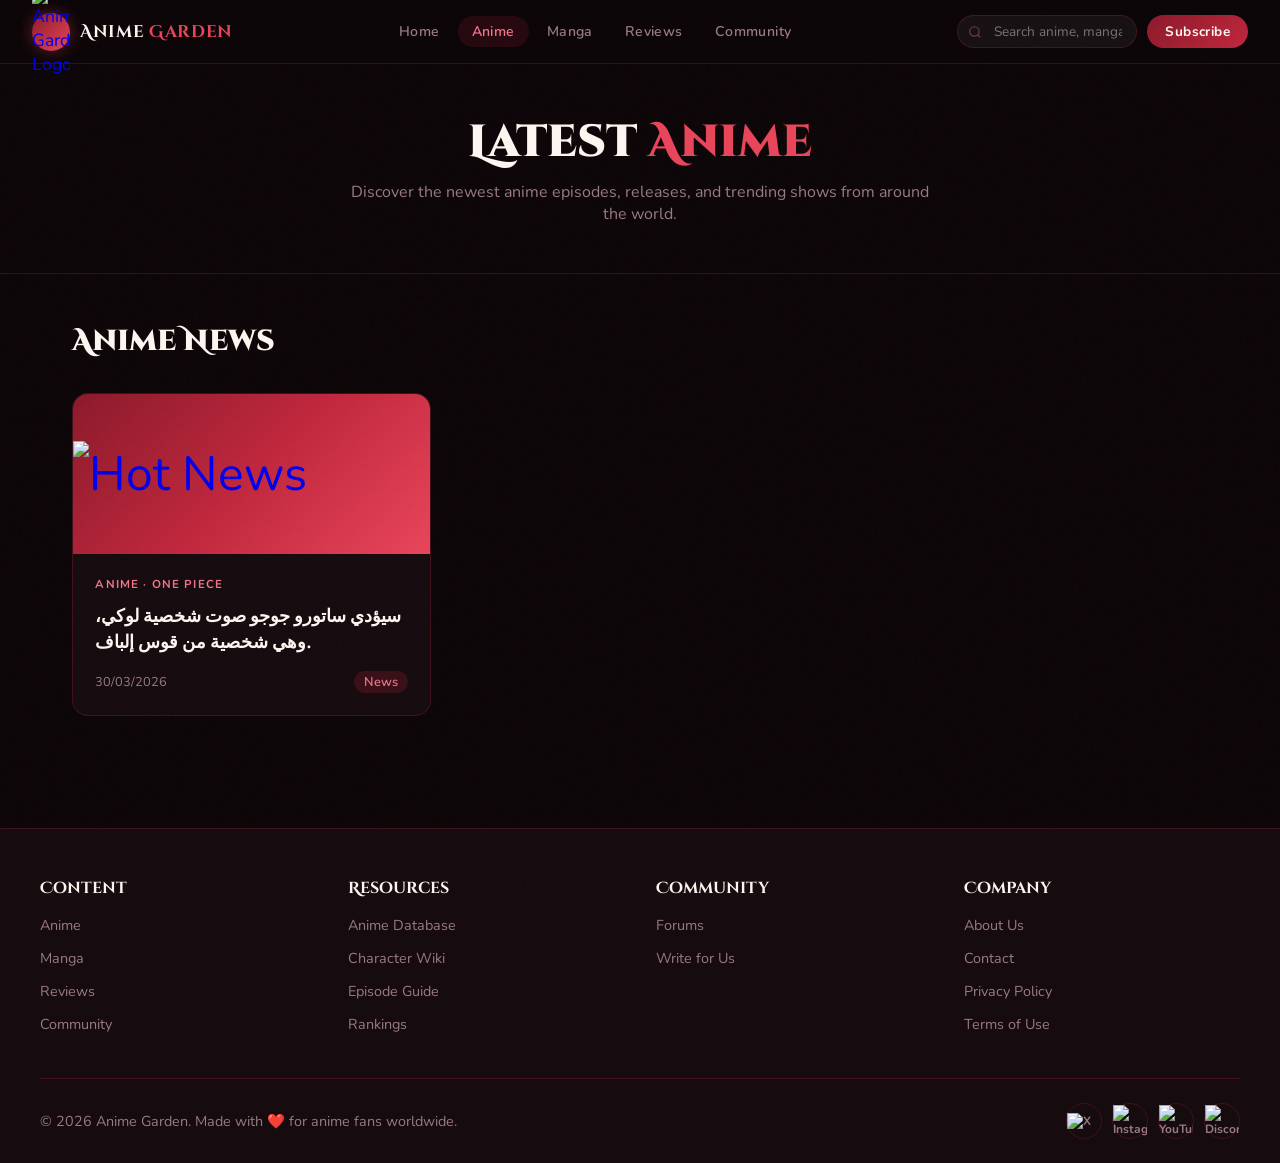
==== anime.html @ 91b9da8e "Add files via upload" ====
<!DOCTYPE html>
<html lang="en">
<head>
<meta charset="UTF-8">
<meta name="viewport" content="width=device-width, initial-scale=1.0">
<title>Anime — Anime Garden</title>
<link href="https://fonts.googleapis.com/css2?family=Cinzel+Decorative:wght@700;900&family=Nunito:wght@400;600;700&family=Noto+Serif+JP:wght@400;700&display=swap" rel="stylesheet">
  <!-- SEO & Social meta -->
  <meta name="description" content="Anime Garden — anime news, reviews, and features.">
  <meta property="og:title" content="Anime Garden" />
  <meta property="og:description" content="Latest anime news and features." />
  <script src="https://cdn.jsdelivr.net/npm/fuse.js@6.6.2/dist/fuse.min.js"></script>
<link rel="icon" href="assets/logo1.png" type="image/png">
<style>
  :root {
    --bg-deep: #0d0608;
    --bg-card: #160b0e;
    --crimson: #8b1a2a;
    --crimson-bright: #c0273d;
    --rose: #e8455a;
    --rose-light: #f0758a;
    --cream: #f5e6d3;
    --warm-white: #fdf5ef;
    --muted: #9a7a82;
    --gold: #d4956a;
    --gold-light: #f0b88a;
    --border: rgba(192,39,61,0.25);
  }

  * { margin: 0; padding: 0; box-sizing: border-box; }

  body {
    background: var(--bg-deep);
    color: var(--cream);
    font-family: 'Nunito', sans-serif;
    overflow-x: hidden;
    cursor: default;
  }

  /* Subtle grain overlay */
  body::before {
    content: '';
    position: fixed; inset: 0;
    background-image: url("data:image/svg+xml,%3Csvg viewBox='0 0 256 256' xmlns='http://www.w3.org/2000/svg'%3E%3Cfilter id='n'%3E%3CfeTurbulence type='fractalNoise' baseFrequency='0.9' numOctaves='4' stitchTiles='stitch'/%3E%3C/filter%3E%3Crect width='100%25' height='100%25' filter='url(%23n)' opacity='0.04'/%3E%3C/svg%3E");
    pointer-events: none;
    z-index: 9999;
    opacity: 0.4;
  }

  /* ── HEADER ── */
  header {
    position: sticky; top: 0; z-index: 100;
    background: rgba(13,6,8,0.92);
    backdrop-filter: blur(16px);
    border-bottom: 1px solid var(--border);
    padding: 0 2rem;
    display: flex; align-items: center; justify-content: space-between;
    height: 64px;
  }

  .logo {
    display: flex; align-items: center; gap: 10px;
    text-decoration: none;
  }
  .logo-icon {
    width: 38px; height: 38px;
    background: linear-gradient(135deg, var(--crimson), var(--rose));
    border-radius: 50%;
    display: flex; align-items: center; justify-content: center;
    font-size: 1.1rem;
    box-shadow: 0 0 16px rgba(232,69,90,0.4);
  }
  .logo-text {
    font-family: 'Cinzel Decorative', serif;
    font-size: 1.05rem;
    font-weight: 700;
    color: var(--warm-white);
    letter-spacing: 0.04em;
  }
  .logo-text span { color: var(--rose); }

  nav { display: flex; gap: 0.25rem; }
  nav a {
    color: var(--muted);
    text-decoration: none;
    font-size: 0.88rem;
    font-weight: 600;
    padding: 6px 14px;
    border-radius: 20px;
    transition: all 0.2s;
    letter-spacing: 0.03em;
  }
  nav a:hover, nav a.active {
    color: var(--rose-light);
    background: rgba(192,39,61,0.15);
  }

  .header-right { display: flex; align-items: center; gap: 10px; }
  .search-bar {
    background: rgba(255,255,255,0.05);
    border: 1px solid var(--border);
    border-radius: 20px;
    padding: 6px 14px 6px 36px;
    color: var(--cream);
    font-size: 0.85rem;
    font-family: 'Nunito', sans-serif;
    outline: none;
    width: 180px;
    transition: all 0.3s;
    position: relative;
  }
  .search-wrap { position: relative; }
  .search-wrap svg {
    position: absolute; left: 11px; top: 50%;
    transform: translateY(-50%);
    opacity: 0.4;
  }
  .search-bar:focus {
    width: 220px;
    border-color: var(--rose);
    background: rgba(192,39,61,0.08);
  }
  .btn-sub {
    background: linear-gradient(135deg, var(--crimson), var(--crimson-bright));
    color: var(--warm-white);
    border: none;
    border-radius: 20px;
    padding: 7px 18px;
    font-size: 0.85rem;
    font-weight: 700;
    font-family: 'Nunito', sans-serif;
    cursor: pointer;
    transition: all 0.2s;
    letter-spacing: 0.03em;
  }
  .btn-sub:hover {
    background: linear-gradient(135deg, var(--crimson-bright), var(--rose));
    box-shadow: 0 4px 20px rgba(232,69,90,0.4);
    transform: translateY(-1px);
  }

  /* ── PAGE TITLE ── */
  .page-title-section {
    padding: 3rem 2rem;
    text-align: center;
    border-bottom: 1px solid var(--border);
  }

  .page-title {
    font-family: 'Cinzel Decorative', serif;
    font-size: clamp(2rem, 4vw, 2.8rem);
    font-weight: 900;
    color: var(--warm-white);
    margin-bottom: 0.5rem;
  }
  .page-title .accent { color: var(--rose); }

  .page-subtitle {
    font-size: 1rem;
    color: var(--muted);
    max-width: 600px;
    margin: 0 auto;
  }

  /* ── CONTAINER ── */
  .container {
    max-width: 1200px;
    margin: 0 auto;
    padding: 0 2rem;
  }

  .section-title {
    font-family: 'Cinzel Decorative', serif;
    font-size: 1.8rem;
    font-weight: 900;
    color: var(--warm-white);
    margin-bottom: 2rem;
  }

  /* ── NEWS GRID ── */
  .news-section {
    padding: 3rem 2rem;
  }

  .news-grid {
    display: grid;
    grid-template-columns: repeat(3, 1fr);
    gap: 1.8rem;
  }

  .news-card {
    background: var(--bg-card);
    border: 1px solid var(--border);
    border-radius: 16px;
    overflow: hidden;
    cursor: pointer;
    transition: all 0.3s;
  }

  .news-card:hover {
    transform: translateY(-4px);
    box-shadow: 0 16px 48px rgba(139,26,42,0.3);
    border-color: var(--rose);
  }

  .news-thumb {
    width: 100%;
    height: 160px;
    display: flex;
    align-items: center;
    justify-content: center;
    font-size: 3rem;
    position: relative;
    overflow: hidden;
  }

  .card-red {
    background: linear-gradient(135deg, #8b1a2a 0%, #c0273d 50%, #e8455a 100%);
  }

  .card-dark {
    background: linear-gradient(135deg, #2a0a10 0%, #4d1520 40%, #8b1a2a 70%, #c0273d 100%);
  }

  .card-warm {
    background: linear-gradient(135deg, #d4956a 0%, #f0b88a 100%);
  }

  .card-teal {
    background: linear-gradient(135deg, #2a4a6a 0%, #4a7a9a 100%);
  }

  .news-body {
    padding: 1.4rem;
  }

  .news-cat {
    font-size: 0.72rem;
    font-weight: 700;
    text-transform: uppercase;
    letter-spacing: 0.1em;
    color: var(--rose-light);
    margin-bottom: 0.6rem;
  }

  .news-title {
    font-family: 'Noto Serif JP', serif;
    font-size: 1.1rem;
    font-weight: 700;
    color: var(--warm-white);
    line-height: 1.5;
    margin-bottom: 1rem;
  }

  .news-meta {
    display: flex;
    justify-content: space-between;
    align-items: center;
    font-size: 0.8rem;
    color: var(--muted);
  }

  .news-tag {
    background: rgba(192,39,61,0.2);
    color: var(--rose-light);
    padding: 2px 10px;
    border-radius: 12px;
    font-weight: 600;
  }

  /* ── FOOTER ── */
  footer {
    background: var(--bg-card);
    border-top: 1px solid var(--border);
    padding: 3rem 2rem 1.5rem;
    margin-top: 4rem;
  }

  .footer-inner {
    max-width: 1200px;
    margin: 0 auto;
    display: grid;
    grid-template-columns: 1fr 1fr 1fr 1fr;
    gap: 2rem;
    margin-bottom: 2rem;
  }

  .footer-col h5 {
    font-family: 'Cinzel Decorative', serif;
    font-size: 1rem;
    color: var(--warm-white);
    margin-bottom: 1rem;
    font-weight: 700;
  }

  .footer-col a {
    display: block;
    color: var(--muted);
    text-decoration: none;
    font-size: 0.9rem;
    margin-bottom: 0.8rem;
    transition: color 0.2s;
  }

  .footer-col a:hover {
    color: var(--rose-light);
  }

  .footer-bottom {
    max-width: 1200px;
    margin: 0 auto;
    display: flex;
    justify-content: space-between;
    align-items: center;
    padding-top: 1.5rem;
    border-top: 1px solid var(--border);
    font-size: 0.9rem;
    color: var(--muted);
  }

  .socials {
    display: flex;
    gap: 10px;
  }

  .social-btn {
    width: 36px;
    height: 36px;
    display: flex;
    align-items: center;
    justify-content: center;
    border: 1px solid var(--border);
    border-radius: 50%;
    color: var(--muted);
    text-decoration: none;
    transition: all 0.2s;
    font-weight: 700;
    font-size: 0.75rem;
  }

  .social-btn:hover {
    background: rgba(192,39,61,0.2);
    border-color: var(--rose);
    color: var(--rose-light);
    transform: translateY(-2px);
  }

  a {
    text-decoration: none;
  }

  a:hover {
    text-decoration: underline;
  }

  img {
    width: 100%;
    height: auto;
    display: block;
    object-fit: cover;
  }

  /* RESPONSIVE */
  @media (max-width: 900px) {
    .news-grid { grid-template-columns: repeat(2, 1fr); }
    .footer-inner { grid-template-columns: 1fr 1fr; }
    nav { display: none; }
  }
  @media (max-width: 600px) {
    .news-grid { grid-template-columns: 1fr; }
    .footer-bottom { flex-direction: column; gap: 1rem; }
    .page-title { font-size: 1.8rem; }
  }
  /* Search modal styles */
  .search-modal { position: fixed; inset: 0; background: rgba(0,0,0,0.6); display: none; align-items: center; justify-content: center; z-index: 1200; }
  .search-modal.active { display: flex; }
  .search-modal-content { background: var(--bg-card); border: 1px solid rgba(255,255,255,0.03); width: min(900px, 94%); max-height: 70vh; overflow: auto; border-radius: 10px; padding: 12px; }
  .search-modal-header { display:flex; justify-content:space-between; align-items:center; gap:12px; padding-bottom:8px; border-bottom:1px solid rgba(255,255,255,0.03); }
  .search-results-list { display:flex; flex-direction:column; gap:8px; padding:10px 0; }
  .search-result { display:block; padding:10px; border-radius:8px; text-decoration:none; color:var(--cream); background: linear-gradient(180deg, rgba(255,255,255,0.02), transparent); }
  .search-result:hover { background: rgba(232,69,90,0.06); }
</style>
</head>
<body>

<!-- HEADER -->
<header>
  <a class="logo" href="index.html">
    <div class="logo-icon"><img src="assets/logo1.png" alt="Anime Garden Logo"></div>
    <span class="logo-text">Anime <span>Garden</span></span>
  </a>
  <nav>
    <a href="index.html">Home</a>
    <a href="anime.html" class="active">Anime</a>
    <a href="manga.html">Manga</a>
    <a href="reviews.html">Reviews</a>
    <a href="community.html">Community</a>
  </nav>
  <div class="header-right">
    <div class="search-wrap">
      <svg width="14" height="14" fill="none" stroke="#f0758a" stroke-width="2" viewBox="0 0 24 24">
        <circle cx="11" cy="11" r="8"/><path d="m21 21-4.35-4.35"/>
      </svg>
      <input id="globalSearch" class="search-bar" type="text" placeholder="Search anime, manga, reviews..." onkeypress="if(event.key==='Enter'){ event.preventDefault(); performSearchFromInput(this); }">
    </div>
    <button class="btn-sub">Subscribe</button>
  </div>
</header>

<!-- PAGE TITLE -->
<section class="page-title-section">
  <h1 class="page-title">Latest <span class="accent">Anime</span></h1>
  <p class="page-subtitle">Discover the newest anime episodes, releases, and trending shows from around the world.</p>
</section>

<!-- NEWS GRID -->
<section class="news-section">
  <div class="container">
    <div class="section-head">
      <h2 class="section-title">Anime News </h2>
    </div>
    <div class="news-grid">

      <a href="onepice1anime.html" class="news-card" aria-label="Read more about Demon Slayer Infinity Castle Arc">
        <div class="news-thumb card-red">
          <img src="assets/onepice1.jpg" alt="Hot News" class="icon" style="width: 100%; height: auto; display: block; object-fit: cover;">
        </div>
        <div class="news-body">
          <div class="news-cat">Anime · One Piece</div>
          <div class="news-title">سيؤدي ساتورو جوجو صوت شخصية لوكي، وهي شخصية من قوس إلباف.</div>
          <div class="news-meta">
            <span>30/03/2026</span>
            <span class="news-tag">News</span>
          </div>
        </div>
      </a>

      <!--<a href="chainsaw-man-review.html" class="news-card">
        <div class="news-thumb card-dark"><img src="assets/news-review.svg" alt="Review" class="icon"></div>
        <div class="news-body">
          <div class="news-cat">Manga · Review</div>
          <div class="news-title">Chainsaw Man Chapter 168 Review: Power Dynamics Shift</div>
          <div class="news-meta">
            <span>5 hrs ago</span>
            <span class="news-tag">Review</span>
          </div>
        </div>
      </a>

      <a href="one-piece-season2-cast.html" class="news-card">
        <div class="news-thumb card-warm"><img src="assets/news-exclusive.svg" alt="Exclusive" class="icon"></div>
        <div class="news-body">
          <div class="news-cat">Anime · Live Action</div>
          <div class="news-title">One Piece Season 2: New Cast Members Revealed by Netflix</div>
          <div class="news-meta">
            <span>8 hrs ago</span>
            <span class="news-tag">Exclusive</span>
          </div>
        </div>
      </a>

      <a href="weekly-shonen-jump-rankings.html" class="news-card">
        <div class="news-thumb card-teal"><img src="assets/news-rankings.svg" alt="Rankings" class="icon"></div>
        <div class="news-body">
          <div class="news-cat">Manga · Ranking</div>
          <div class="news-title">Weekly Shonen Jump Rankings — Top 10 This Week</div>
          <div class="news-meta">
            <span>1 day ago</span>
            <span class="news-tag">Rankings</span>
          </div>
        </div>
      </a>

      <a href="studio-ghibli-new-film.html" class="news-card">
        <div class="news-thumb card-green"><img src="assets/news-mustsee.svg" alt="Must See" class="icon"></div>
        <div class="news-body">
          <div class="news-cat">Anime · Industry</div>
          <div class="news-title">Studio Ghibli Announces New Film for 2026 — First Look</div>
          <div class="news-meta">
            <span>1 day ago</span>
            <span class="news-tag">Must See</span>
          </div>
        </div>
      </a>

      <a href="naruto-minato-spin-off.html" class="news-card">
        <div class="news-thumb card-gold"><img src="assets/news-new.svg" alt="New" class="icon"></div>
        <div class="news-body">
          <div class="news-cat">Manga · Spotlight</div>
          <div class="news-title">Naruto Returns: Minato Spin-Off Manga Chapter 1 First Look</div>
          <div class="news-meta">
            <span>2 days ago</span>
            <span class="news-tag">New</span>
          </div>
        </div>
      </a>-->

    </div>
  </div>
</section>

<!-- FOOTER -->
<footer>
  <div class="footer-inner">
    <div class="footer-col">
      <h5>Content</h5>
      <a href="anime.html">Anime</a>
      <a href="manga.html">Manga</a>
      <a href="reviews.html">Reviews</a>
      <a href="community.html">Community</a>
    </div>
    <div class="footer-col">
      <h5>Resources</h5>
      <a href="#">Anime Database</a>
      <a href="#">Character Wiki</a>
      <a href="#">Episode Guide</a>
      <a href="#">Rankings</a>
    </div>
    <div class="footer-col">
      <h5>Community</h5>
      <a href="#">Forums</a>
      <a href="#">Write for Us</a>
    </div>
    <div class="footer-col">
      <h5>Company</h5>
      <a href="#">About Us</a>
      <a href="#">Contact</a>
      <a href="#">Privacy Policy</a>
      <a href="#">Terms of Use</a>
    </div>
  </div>
  <div class="footer-bottom">
    <p>© 2026 Anime Garden. Made with ❤️ for anime fans worldwide.</p>
    <div class="socials">
      <a class="social-btn" href="#"><img src="assets/social-x.svg" alt="X"></a>
      <a class="social-btn" href="#"><img src="assets/social-ig.svg" alt="Instagram"></a>
      <a class="social-btn" href="#"><img src="assets/social-yt.svg" alt="YouTube"></a>
      <a class="social-btn" href="#"><img src="assets/social-dc.svg" alt="Discord"></a>
    </div>
  </div>
</footer>

  <!-- Search Modal -->
  <div id="searchModal" class="search-modal">
    <div class="search-modal-content">
      <div class="search-modal-header">
        <h3>Search Results</h3>
        <button onclick="closeSearchModal()">✕</button>
      </div>
      <div id="searchResultsList" class="search-results-list"></div>
    </div>
  </div>

<script>
  // Subscribe button functionality
  // Subscribe button
  document.querySelectorAll('.btn-sub').forEach(btn => {
    btn.addEventListener('click', (e) => {
      e.preventDefault();
      alert('✅ Thank you for subscribing!\n\nCheck your email for updates.');
    });
  });

  // Search handled by search.js (Fuse.js)

  // Hover effect on news cards
  document.querySelectorAll('.news-card').forEach(card => {
    card.addEventListener('click', () => {
      card.style.transition = 'transform 0.1s';
      card.style.transform = 'scale(0.98)';
      setTimeout(() => { card.style.transform = ''; }, 150);
    });
  });
  </script>
  <script src="search.js"></script>

</body>
</html>
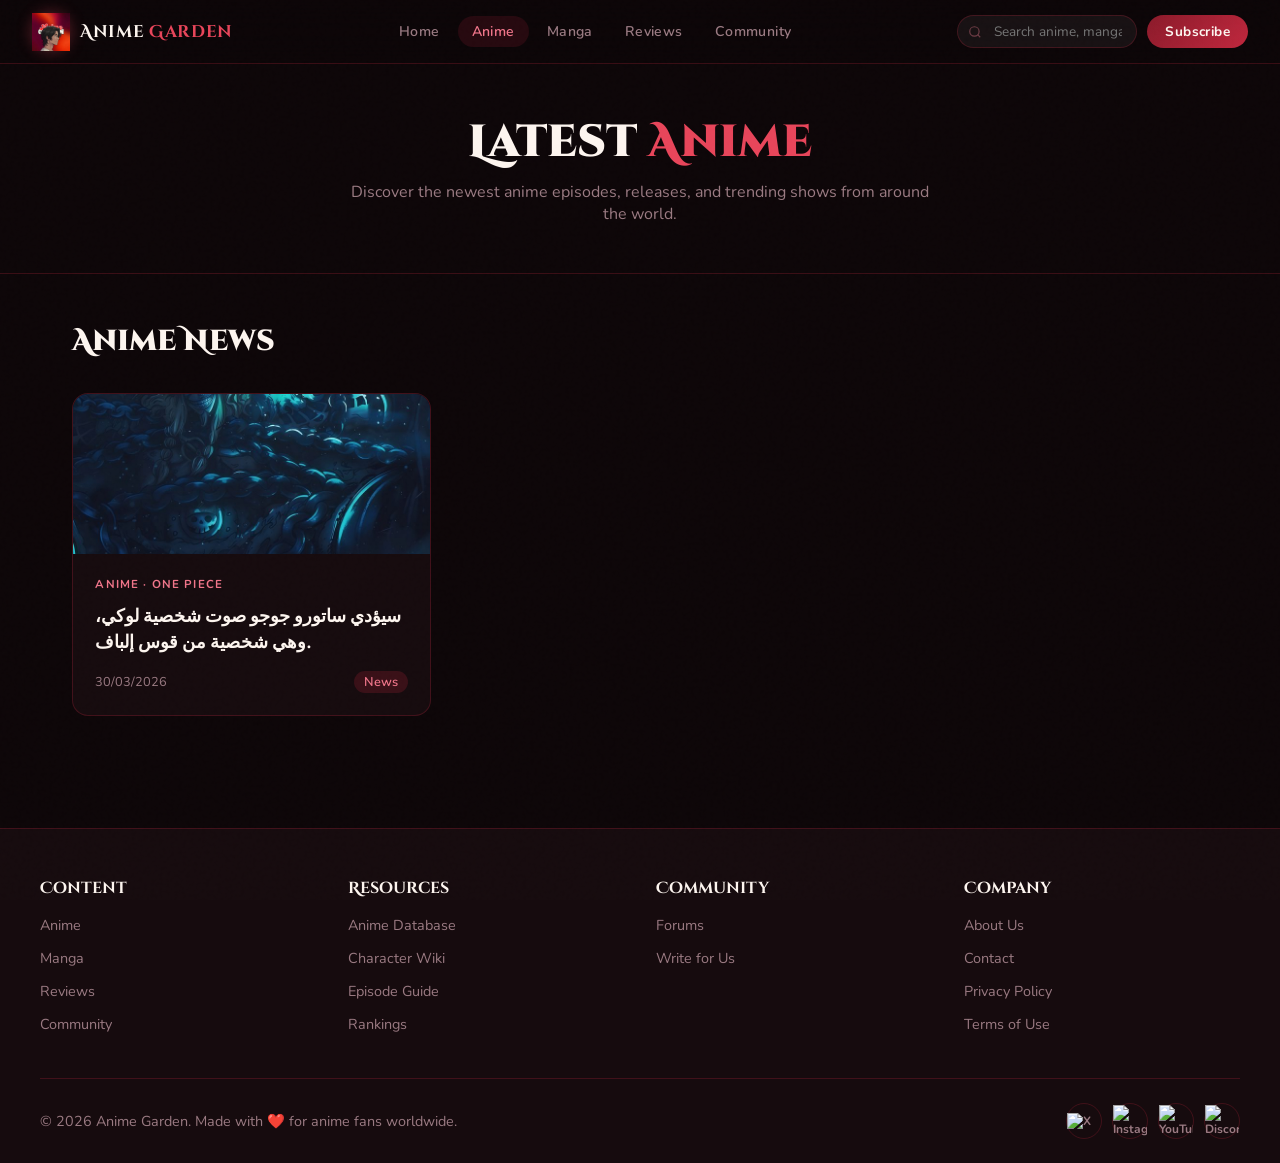
==== commit 1f4c2f38: "Update print statement from 'Hello' to 'Goodbye'" ====
--- a/anime.html
+++ b/anime.html
@@ -10,7 +10,7 @@
   <meta property="og:title" content="Anime Garden" />
   <meta property="og:description" content="Latest anime news and features." />
   <script src="https://cdn.jsdelivr.net/npm/fuse.js@6.6.2/dist/fuse.min.js"></script>
-<link rel="icon" href="assets/logo1.png" type="image/png">
+<link rel="icon" href="logo1.png" type="image/png">
 <style>
   :root {
     --bg-deep: #0d0608;
@@ -386,7 +386,7 @@
 <!-- HEADER -->
 <header>
   <a class="logo" href="index.html">
-    <div class="logo-icon"><img src="assets/logo1.png" alt="Anime Garden Logo"></div>
+    <div class="logo-icon"><img src="logo1.png" alt="Anime Garden Logo"></div>
     <span class="logo-text">Anime <span>Garden</span></span>
   </a>
   <nav>
@@ -423,7 +423,7 @@
 
       <a href="onepice1anime.html" class="news-card" aria-label="Read more about Demon Slayer Infinity Castle Arc">
         <div class="news-thumb card-red">
-          <img src="assets/onepice1.jpg" alt="Hot News" class="icon" style="width: 100%; height: auto; display: block; object-fit: cover;">
+          <img src="onepice1.jpg" alt="Hot News" class="icon" style="width: 100%; height: auto; display: block; object-fit: cover;">
         </div>
         <div class="news-body">
           <div class="news-cat">Anime · One Piece</div>
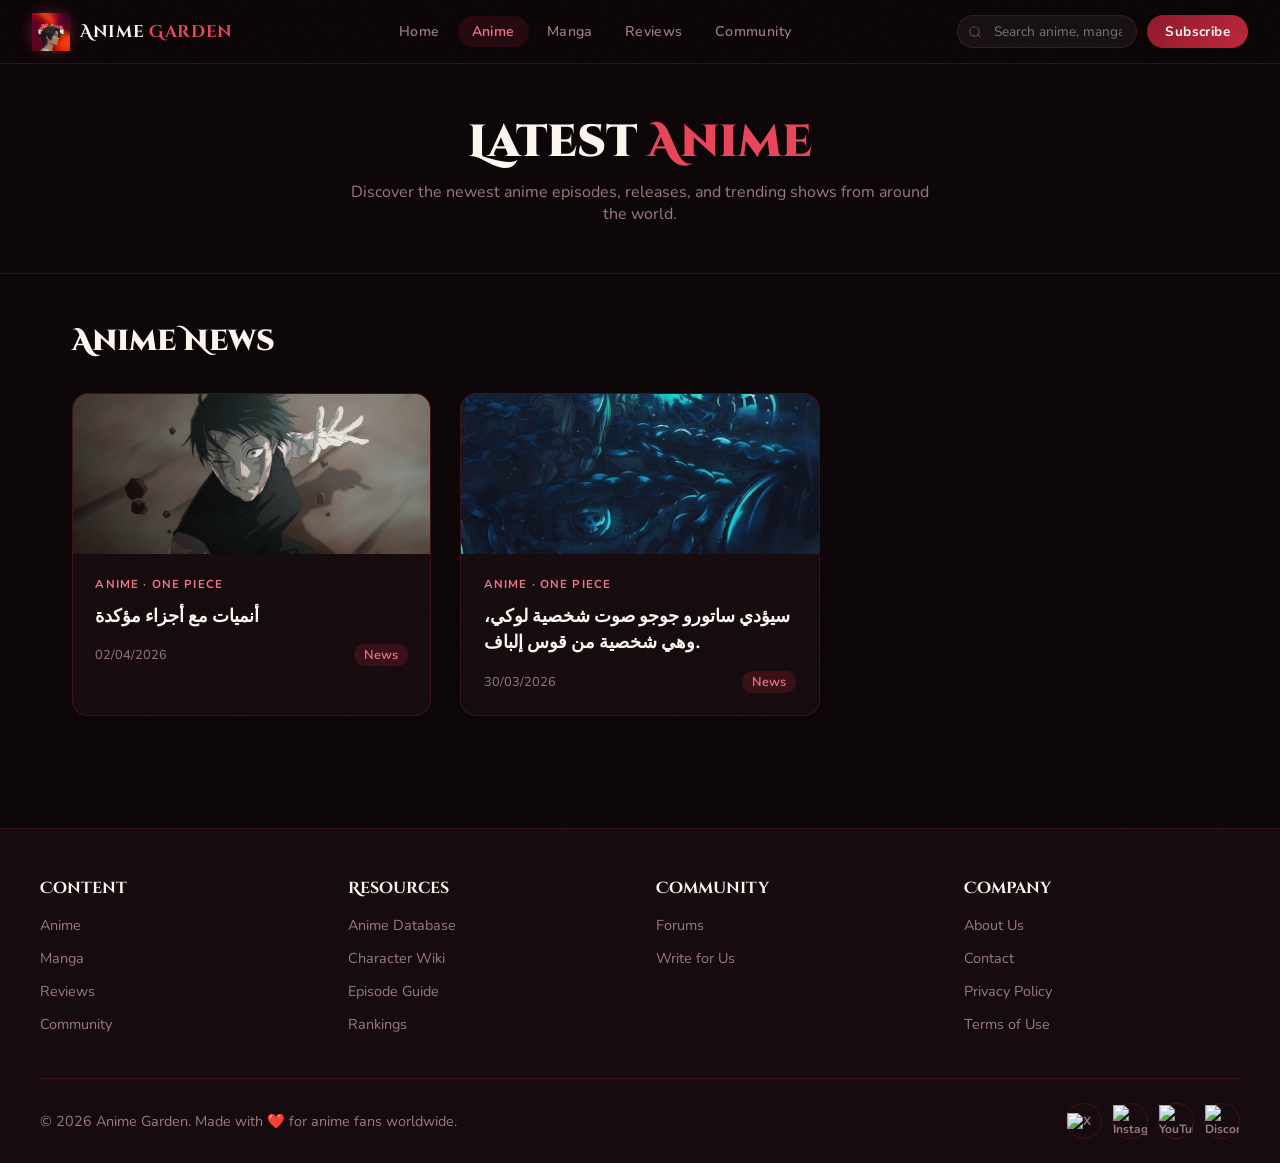
==== commit 14447a62: "Update anime.html" ====
--- a/anime.html
+++ b/anime.html
@@ -421,6 +421,23 @@
     </div>
     <div class="news-grid">
 
+
+      <a href="animeseason1.html" class="news-card" aria-label="Read more about Demon Slayer Infinity Castle Arc">
+        <div class="news-thumb card-red">
+          <img src="1405981.jpg" alt="Hot News" class="icon" style="width: 100%; height: auto; display: block; object-fit: cover;">
+        </div>
+        <div class="news-body">
+          <div class="news-cat">Anime · One Piece</div>
+          <div class="news-title">أنميات مع
+ أجزاء مؤكدة</div>
+          <div class="news-meta">
+            <span>02/04/2026</span>
+            <span class="news-tag">News</span>
+          </div>
+        </div>
+      </a>
+
+      
       <a href="onepice1anime.html" class="news-card" aria-label="Read more about Demon Slayer Infinity Castle Arc">
         <div class="news-thumb card-red">
           <img src="onepice1.jpg" alt="Hot News" class="icon" style="width: 100%; height: auto; display: block; object-fit: cover;">
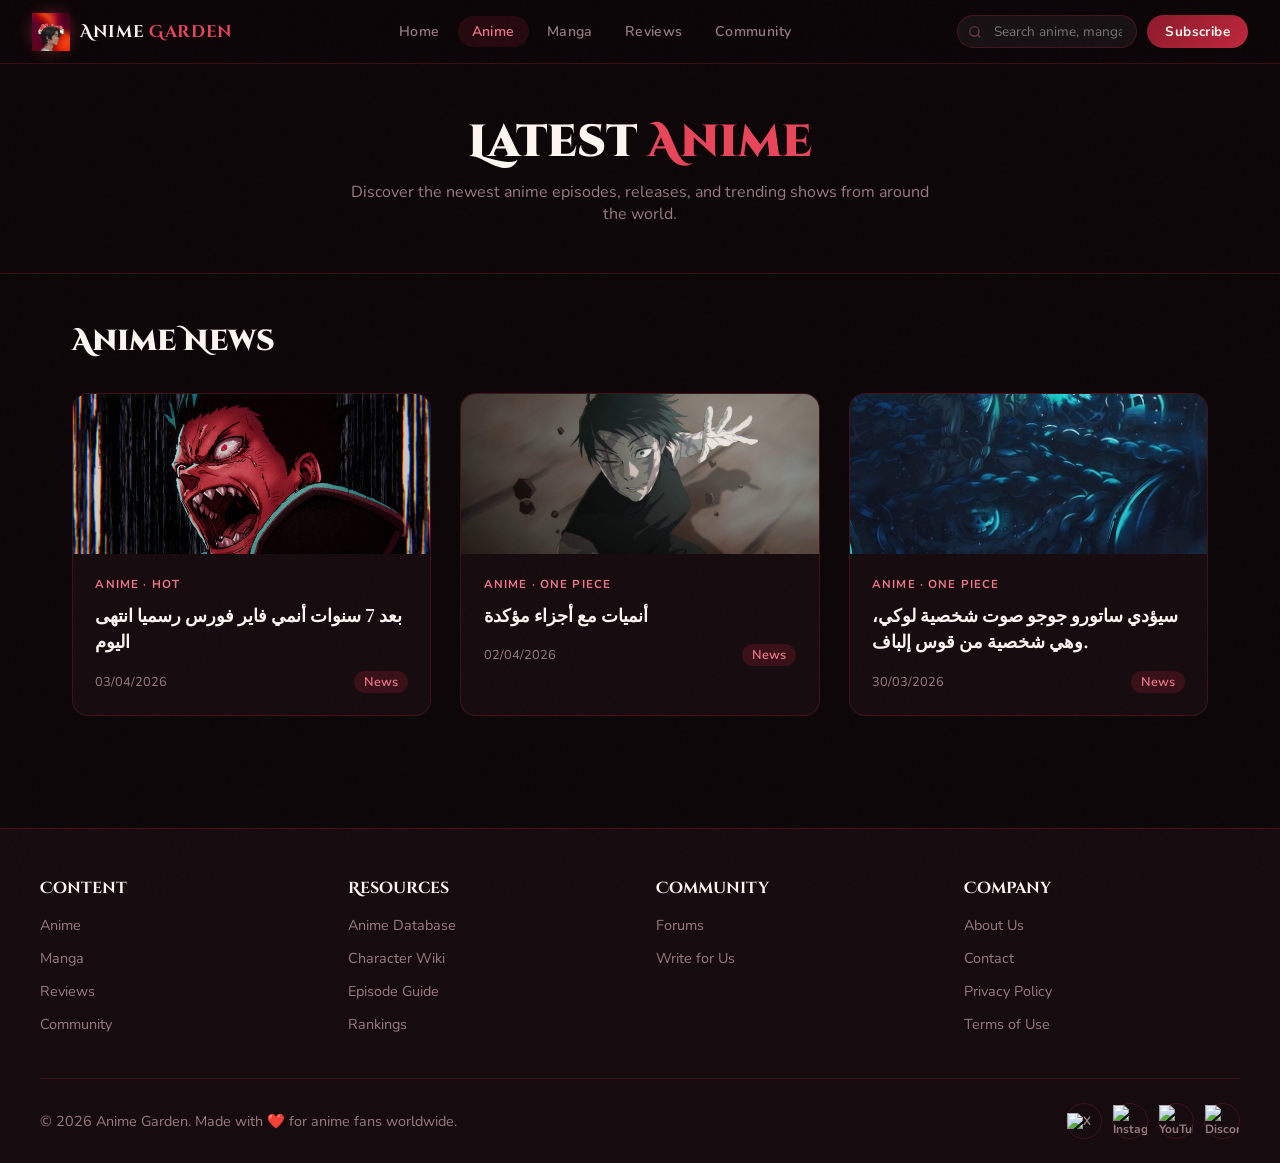
==== commit 842fda83: "Update anime.html" ====
--- a/anime.html
+++ b/anime.html
@@ -422,6 +422,22 @@
     <div class="news-grid">
 
 
+<a href="fireforce1.html" class="news-card" aria-label="Read more about Demon Slayer Infinity Castle Arc">
+        <div class="news-thumb card-red">
+          <img src="1407526.png" alt="Hot News" class="icon" style="width: 100%; height: auto; display: block; object-fit: cover;">
+        </div>
+        <div class="news-body">
+          <div class="news-cat">Anime · Hot</div>
+          <div class="news-title">بعد 7 سنوات أنمي فاير فورس رسميا انتهى اليوم</div>
+          <div class="news-meta">
+            <span>03/04/2026</span>
+            <span class="news-tag">News</span>
+          </div>
+        </div>
+      </a>
+
+
+      
       <a href="animeseason1.html" class="news-card" aria-label="Read more about Demon Slayer Infinity Castle Arc">
         <div class="news-thumb card-red">
           <img src="1405981.jpg" alt="Hot News" class="icon" style="width: 100%; height: auto; display: block; object-fit: cover;">
